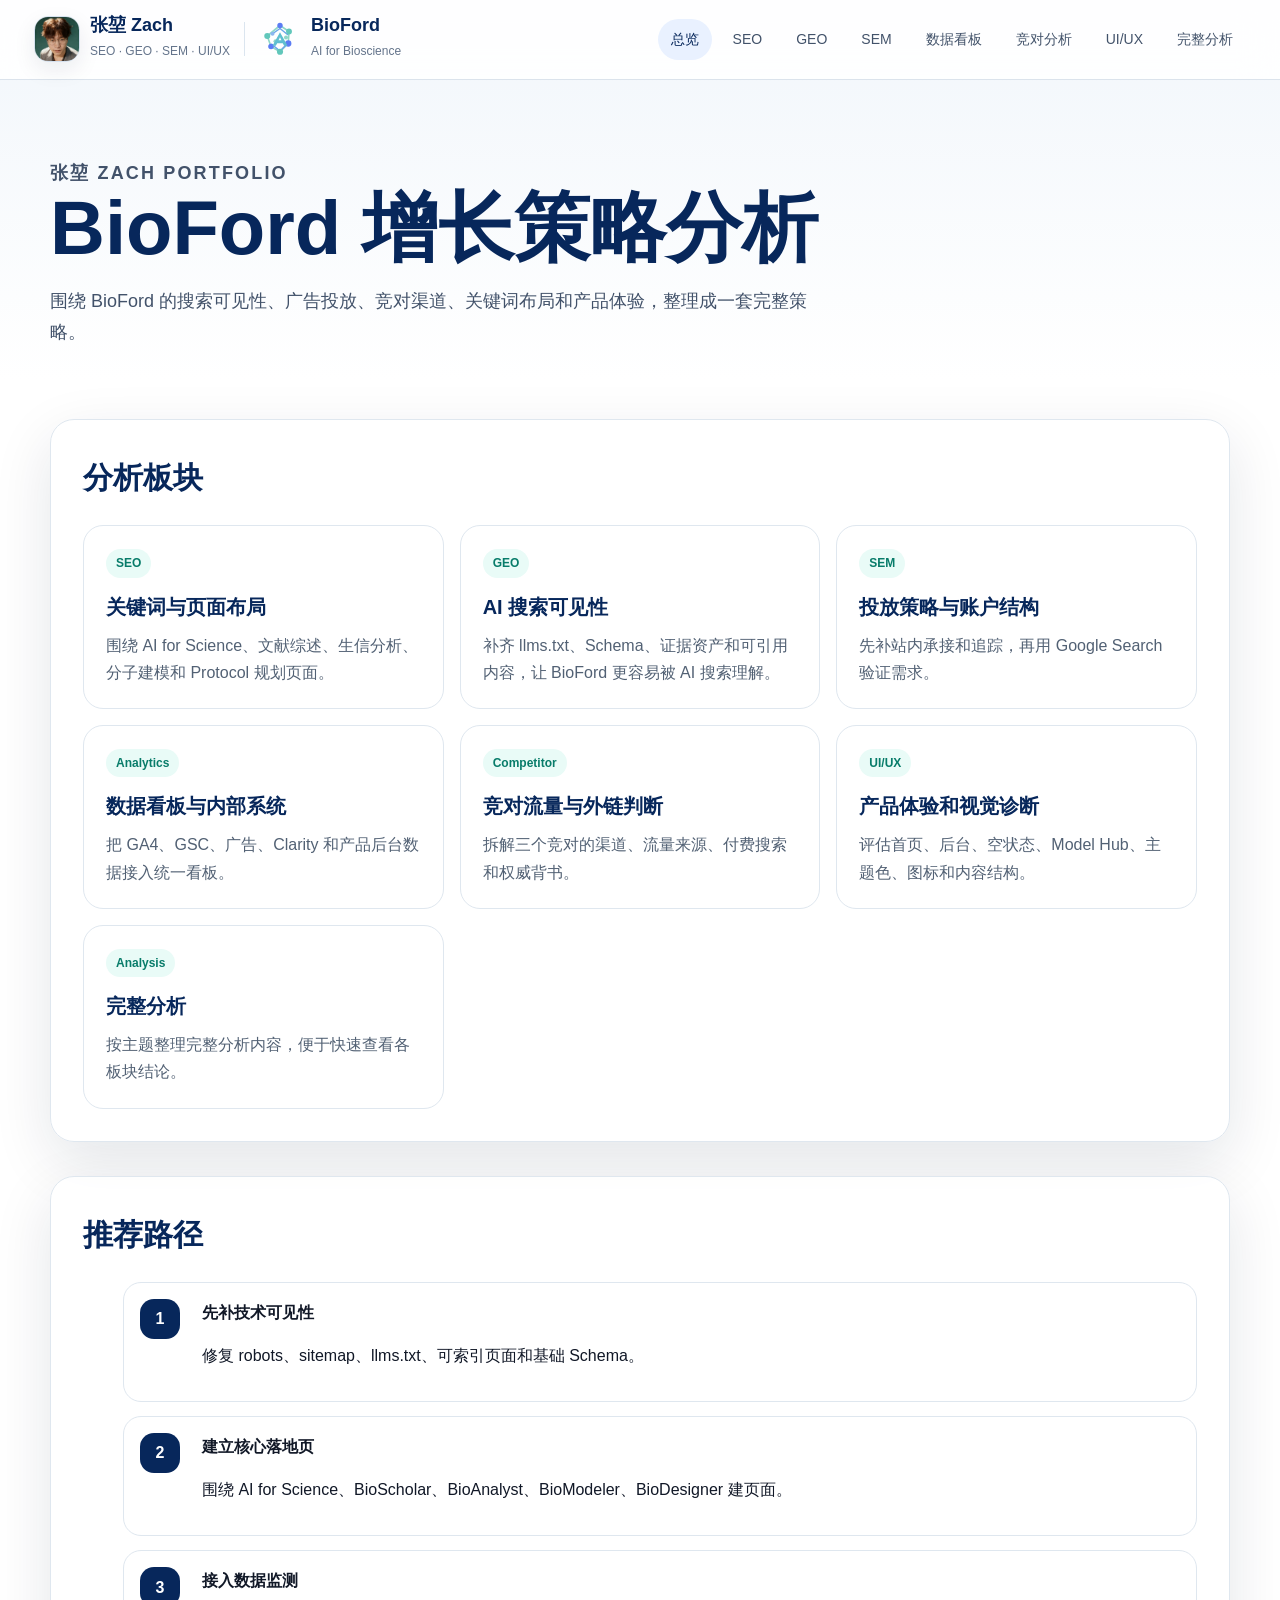
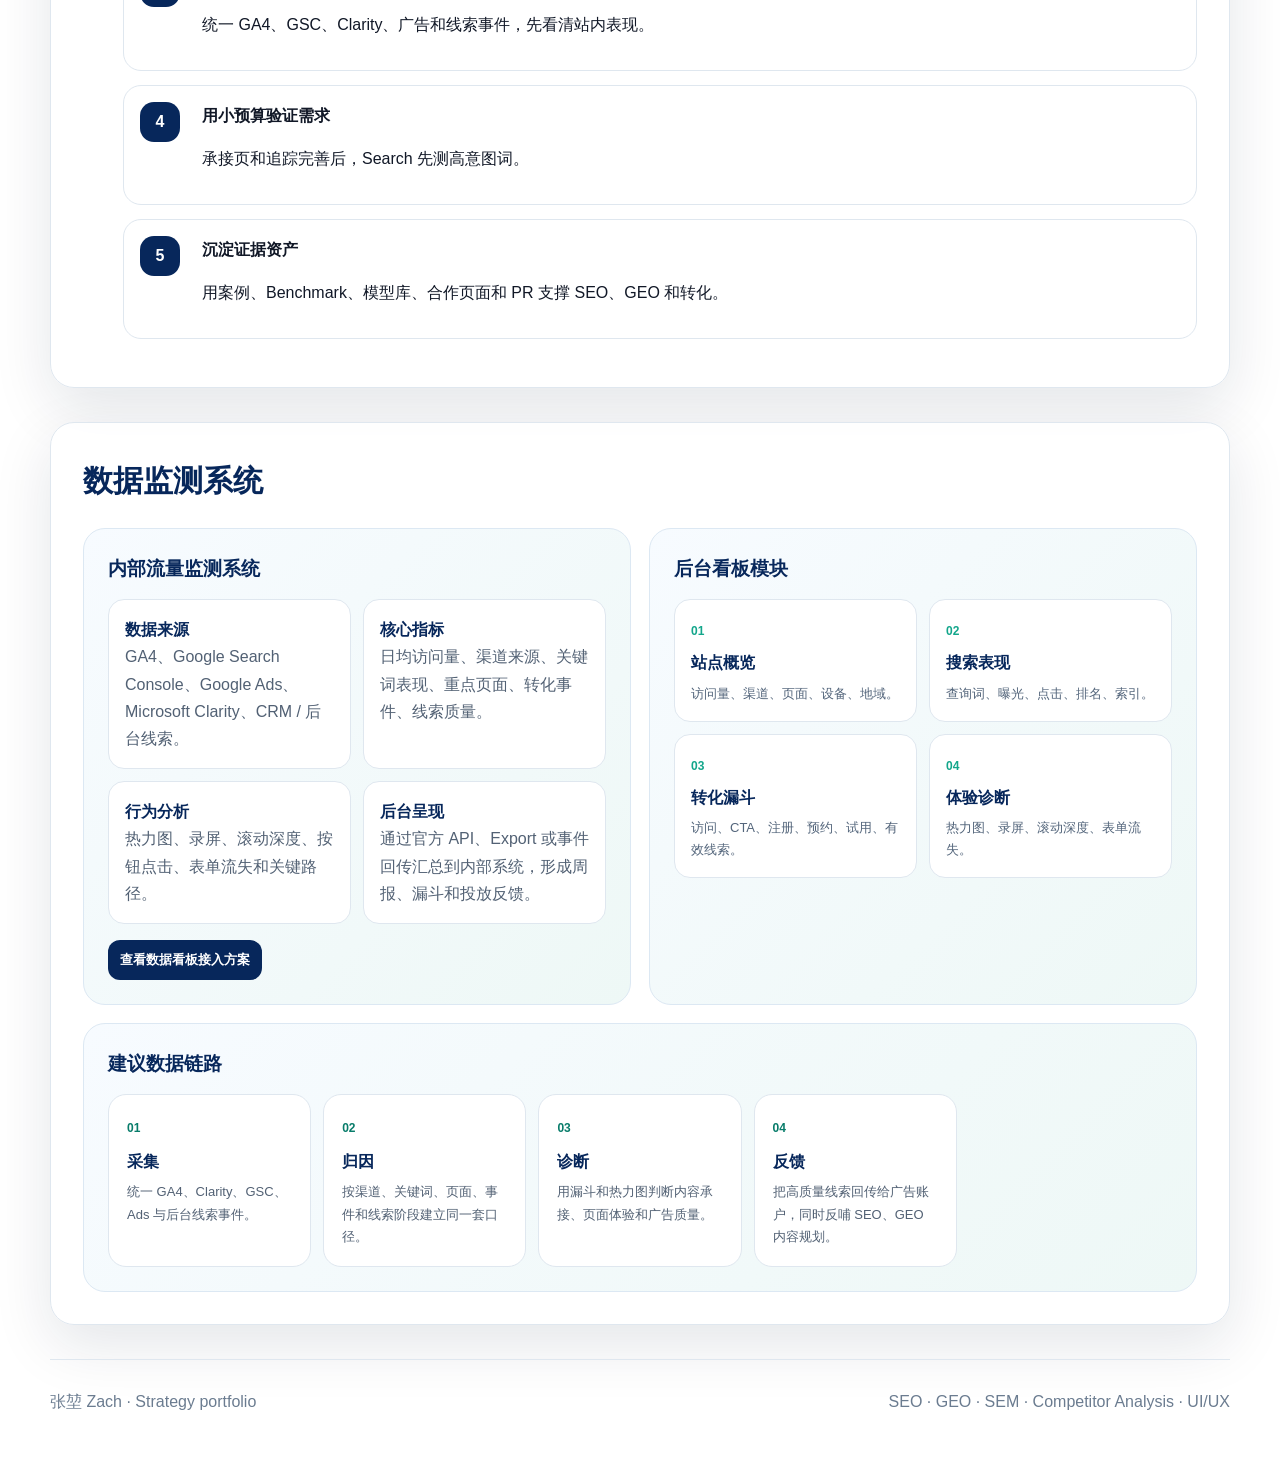
==== index.html @ 55c111a7 "Publish BioFord strategy site" ====
<!doctype html>
<html lang="zh-CN">
<head>
  <meta charset="utf-8">
  <meta name="viewport" content="width=device-width, initial-scale=1">
  <title>BioFord 增长策略分析 | BioFord 增长策略</title>
  <meta name="description" content="围绕 BioFord 的搜索可见性、广告投放、竞对渠道、关键词布局和产品体验，整理成一套完整策略。">
  <link rel="icon" href="assets/favicon.svg" type="image/svg+xml">
  <link rel="stylesheet" href="assets/styles.css">
</head>
<body>
  <header class="site-header">
    <a class="brand" href="index.html" aria-label="返回总览">
      <span class="brand-person">
        <span class="brand-mark"><img src="assets/zach-avatar.jpg" alt="张堃 Zach"></span>
        <span><strong>张堃 Zach</strong><small>SEO · GEO · SEM · UI/UX</small></span>
      </span>
      <span class="brand-divider"></span>
      <span class="company-lockup">
        <svg class="company-mark" viewBox="0 0 56 56" aria-hidden="true">
  <g fill="none" stroke-linecap="round" stroke-linejoin="round">
    <path d="M28 10 40 18 39 34 28 45 16 38 11 24z" stroke="#8fd7c8" stroke-width="2.2"/>
    <path d="M18 21 28 14 38 22M17 35l11 9 12-12" stroke="#6aa6e8" stroke-width="2"/>
  </g>
  <circle cx="28" cy="10" r="3.6" fill="#5b7cf4"/>
  <circle cx="40" cy="18" r="3.9" fill="#61c7bb"/>
  <circle cx="39" cy="34" r="4.2" fill="#5b7cf4"/>
  <circle cx="28" cy="45" r="4.1" fill="#61c7bb"/>
  <circle cx="16" cy="38" r="3.7" fill="#5b7cf4"/>
  <circle cx="11" cy="24" r="4" fill="#61c7bb"/>
  <circle cx="18" cy="21" r="2.7" fill="#8bb7ef"/>
  <circle cx="36" cy="26" r="2.7" fill="#8fd7c8"/>
  <circle cx="22" cy="31" r="2.7" fill="#8fd7c8"/>
  <path d="M28 19 38 37H33.4l-1.7-3.5h-7.5L22.5 37H18z" fill="#5fbfd0"/>
  <path d="M26.1 29.7h3.8L28 25.5z" fill="#ffffff"/>
</svg>
        <span><strong>BioFord</strong><small>AI for Bioscience</small></span>
      </span>
    </a>
    <nav class="nav"><a class="active" href="index.html">总览</a>
<a class="" href="seo.html">SEO</a>
<a class="" href="geo.html">GEO</a>
<a class="" href="sem.html">SEM</a>
<a class="" href="analytics.html">数据看板</a>
<a class="" href="competitors.html">竞对分析</a>
<a class="" href="uiux.html">UI/UX</a>
<a class="" href="documents.html">完整分析</a></nav>
  </header>
  <main>
    <section class="page-hero">
      <p class="kicker">张堃 Zach Portfolio</p>
      <h1>BioFord 增长策略分析</h1>
      <p>围绕 BioFord 的搜索可见性、广告投放、竞对渠道、关键词布局和产品体验，整理成一套完整策略。</p>
    </section>
    <section class="content-section "><div class="section-head"><h2>分析板块</h2></div><div class="card-grid three"><a class="feature-card" href="seo.html">
  <span class="chip">SEO</span>
  <h3>关键词与页面布局</h3>
  <p>围绕 AI for Science、文献综述、生信分析、分子建模和 Protocol 规划页面。</p>
</a>
<a class="feature-card" href="geo.html">
  <span class="chip">GEO</span>
  <h3>AI 搜索可见性</h3>
  <p>补齐 llms.txt、Schema、证据资产和可引用内容，让 BioFord 更容易被 AI 搜索理解。</p>
</a>
<a class="feature-card" href="sem.html">
  <span class="chip">SEM</span>
  <h3>投放策略与账户结构</h3>
  <p>先补站内承接和追踪，再用 Google Search 验证需求。</p>
</a>
<a class="feature-card" href="analytics.html">
  <span class="chip">Analytics</span>
  <h3>数据看板与内部系统</h3>
  <p>把 GA4、GSC、广告、Clarity 和产品后台数据接入统一看板。</p>
</a>
<a class="feature-card" href="competitors.html">
  <span class="chip">Competitor</span>
  <h3>竞对流量与外链判断</h3>
  <p>拆解三个竞对的渠道、流量来源、付费搜索和权威背书。</p>
</a>
<a class="feature-card" href="uiux.html">
  <span class="chip">UI/UX</span>
  <h3>产品体验和视觉诊断</h3>
  <p>评估首页、后台、空状态、Model Hub、主题色、图标和内容结构。</p>
</a>
<a class="feature-card" href="documents.html">
  <span class="chip">Analysis</span>
  <h3>完整分析</h3>
  <p>按主题整理完整分析内容，便于快速查看各板块结论。</p>
</a></div></section><section class="content-section "><div class="section-head"><h2>推荐路径</h2></div><ol class="roadmap"><li><div><b>先补技术可见性</b><p>修复 robots、sitemap、llms.txt、可索引页面和基础 Schema。</p></div></li><li><div><b>建立核心落地页</b><p>围绕 AI for Science、BioScholar、BioAnalyst、BioModeler、BioDesigner 建页面。</p></div></li><li><div><b>接入数据监测</b><p>统一 GA4、GSC、Clarity、广告和线索事件，先看清站内表现。</p></div></li><li><div><b>用小预算验证需求</b><p>承接页和追踪完善后，Search 先测高意图词。</p></div></li><li><div><b>沉淀证据资产</b><p>用案例、Benchmark、模型库、合作页面和 PR 支撑 SEO、GEO 和转化。</p></div></li></ol></section><section class="content-section "><div class="section-head"><h2>数据监测系统</h2></div>
<div class="visual-panel">
  <div class="panel">
    <h3>内部流量监测系统</h3>
    <div class="mini-list">
      <div><b>数据来源</b><p>GA4、Google Search Console、Google Ads、Microsoft Clarity、CRM / 后台线索。</p></div>
      <div><b>核心指标</b><p>日均访问量、渠道来源、关键词表现、重点页面、转化事件、线索质量。</p></div>
      <div><b>行为分析</b><p>热力图、录屏、滚动深度、按钮点击、表单流失和关键路径。</p></div>
      <div><b>后台呈现</b><p>通过官方 API、Export 或事件回传汇总到内部系统，形成周报、漏斗和投放反馈。</p></div>
    </div>
    <p class="panel-action"><a href="analytics.html">查看数据看板接入方案</a></p>
  </div>
  <div class="panel">
    <h3>后台看板模块</h3>
    <div class="metric-grid">
      <div><span>01</span><b>站点概览</b><p>访问量、渠道、页面、设备、地域。</p></div>
      <div><span>02</span><b>搜索表现</b><p>查询词、曝光、点击、排名、索引。</p></div>
      <div><span>03</span><b>转化漏斗</b><p>访问、CTA、注册、预约、试用、有效线索。</p></div>
      <div><span>04</span><b>体验诊断</b><p>热力图、录屏、滚动深度、表单流失。</p></div>
    </div>
  </div>
  <div class="panel wide-panel">
    <h3>建议数据链路</h3>
    <ol class="system-flow">
      <li><b>采集</b><p>统一 GA4、Clarity、GSC、Ads 与后台线索事件。</p></li>
      <li><b>归因</b><p>按渠道、关键词、页面、事件和线索阶段建立同一套口径。</p></li>
      <li><b>诊断</b><p>用漏斗和热力图判断内容承接、页面体验和广告质量。</p></li>
      <li><b>反馈</b><p>把高质量线索回传给广告账户，同时反哺 SEO、GEO 内容规划。</p></li>
    </ol>
  </div>
</div>
</section>
  </main>
  <footer class="site-footer">
    <span>张堃 Zach · Strategy portfolio</span>
    <span>SEO · GEO · SEM · Competitor Analysis · UI/UX</span>
  </footer>
  <script src="assets/app.js"></script>
</body>
</html>
---- assets/styles.css ----
:root {
  --ink:#111827;
  --muted:#64748b;
  --line:#dfe7ef;
  --paper:#ffffff;
  --soft:#f5f8fb;
  --blue:#07275b;
  --blue-2:#1457d9;
  --green:#11a38a;
  --cyan:#e9fbf7;
  --amber:#f3a533;
  --shadow:0 20px 60px rgba(8, 26, 55, .11);
}
* { box-sizing:border-box; }
html, body { max-width:100%; }
body { margin:0; color:var(--ink); background:linear-gradient(180deg,#f1f6fb 0,#ffffff 380px); font-family:-apple-system,BlinkMacSystemFont,"Segoe UI","PingFang SC","Hiragino Sans GB","Microsoft YaHei",Arial,sans-serif; line-height:1.7; }
a { color:inherit; text-decoration:none; }
.site-header { position:sticky; top:0; z-index:20; display:flex; align-items:center; justify-content:space-between; gap:24px; padding:16px 34px; background:rgba(255,255,255,.88); backdrop-filter:blur(18px); border-bottom:1px solid rgba(210,221,232,.8); }
.brand { display:flex; align-items:center; gap:14px; min-width:430px; }
.brand-person, .company-lockup { display:flex; align-items:center; gap:10px; }
.brand-divider { width:1px; height:34px; background:#dbe5ef; }
.brand-mark { display:block; width:46px; height:46px; border-radius:14px; overflow:hidden; background:#fff; border:1px solid #d5e1ee; box-shadow:0 8px 22px rgba(8, 26, 55, .08); flex:0 0 auto; }
.brand-mark img { display:block; width:100%; height:100%; object-fit:cover; }
.company-mark { width:42px; height:42px; flex:0 0 auto; }
.brand strong { display:block; color:var(--blue); font-size:18px; line-height:1.1; }
.brand small { color:var(--muted); font-size:12px; }
.nav { display:flex; gap:8px; flex-wrap:wrap; justify-content:flex-end; }
.nav a { padding:9px 13px; border-radius:999px; color:#42526a; font-size:14px; }
.nav a:hover, .nav a.active { background:#e9f1ff; color:var(--blue); }
main { width:min(1180px, calc(100% - 42px)); margin:0 auto; }
.page-hero { padding:78px 0 38px; }
.kicker, .eyebrow { text-transform:uppercase; letter-spacing:.12em; color:var(--green); font-size:12px; font-weight:800; margin:0 0 14px; }
.page-hero h1 { font-size:clamp(38px, 6vw, 76px); line-height:1.02; margin:0 0 20px; color:var(--blue); max-width:980px; }
.page-hero p { max-width:780px; font-size:18px; color:#42526a; margin:0; }
.content-section { margin:34px 0; padding:32px; border:1px solid var(--line); border-radius:24px; background:rgba(255,255,255,.9); box-shadow:var(--shadow); }
.section-head { display:flex; align-items:flex-end; justify-content:space-between; gap:20px; margin-bottom:22px; }
.section-head h2 { font-size:30px; margin:0; color:var(--blue); }
.section-head p { margin:0; color:var(--muted); max-width:640px; }
.stat-grid { display:grid; grid-template-columns:repeat(4,1fr); gap:14px; }
.stat-card, .feature-card, .insight-card { border:1px solid var(--line); border-radius:20px; background:#fff; padding:22px; }
.stat-card span { color:var(--muted); font-size:13px; }
.stat-card strong { display:block; color:var(--blue); font-size:32px; line-height:1.1; margin:8px 0; }
.stat-card p, .feature-card p, .insight-card p { color:#526174; margin:0; }
.card-grid { display:grid; gap:16px; }
.card-grid.three { grid-template-columns:repeat(3,1fr); }
.card-grid.two { grid-template-columns:repeat(2,1fr); }
.feature-card { transition:transform .18s ease, border-color .18s ease; }
.feature-card:hover { transform:translateY(-3px); border-color:#b9c9e8; }
.feature-card h3 { margin:12px 0 8px; color:var(--blue); font-size:20px; }
.chip { display:inline-flex; width:max-content; padding:4px 10px; border-radius:999px; background:var(--cyan); color:#087c6a; font-size:12px; font-weight:700; }
.visual-panel { display:grid; grid-template-columns:1fr 1fr; gap:18px; align-items:stretch; }
.panel { border-radius:22px; padding:24px; background:linear-gradient(135deg,#f7fbff,#eef8f6); border:1px solid #dce8f3; }
.wide-panel { grid-column:1 / -1; }
.panel h3 { margin:0 0 14px; color:var(--blue); }
.bars { display:grid; gap:13px; }
.bar-row { display:grid; grid-template-columns:160px 1fr 56px; gap:12px; align-items:center; font-size:14px; color:#40516a; }
.bar-track { height:12px; border-radius:999px; background:#e5ecf4; overflow:hidden; }
.bar-track i { display:block; height:100%; border-radius:999px; }
.stack-chart { display:grid; gap:16px; }
.stack-row { display:grid; grid-template-columns:90px 1fr; gap:12px; align-items:center; }
.stack { height:22px; border-radius:999px; display:flex; overflow:hidden; background:#e7edf5; }
.stack span { display:block; height:100%; }
.legend { display:flex; flex-wrap:wrap; gap:10px 16px; margin-top:6px; color:#53657b; font-size:13px; }
.legend span { display:inline-flex; align-items:center; gap:6px; }
.legend i { display:inline-block; width:11px; height:11px; border-radius:3px; }
.roadmap { display:grid; gap:14px; counter-reset:item; }
.roadmap li { list-style:none; display:grid; grid-template-columns:48px 1fr; gap:14px; align-items:start; padding:16px; background:#fff; border:1px solid var(--line); border-radius:18px; }
.roadmap li::before { counter-increment:item; content:counter(item); display:grid; place-items:center; width:40px; height:40px; border-radius:14px; background:var(--blue); color:#fff; font-weight:800; }
.doc-shell { display:grid; grid-template-columns:260px minmax(0,1fr); gap:28px; align-items:start; padding:34px 0 70px; }
.toc { position:sticky; top:92px; padding:20px; border:1px solid var(--line); border-radius:20px; background:#fff; max-height:calc(100vh - 120px); overflow:auto; }
.toc h2 { margin:14px 0 10px; font-size:18px; color:var(--blue); }
.toc a { display:block; padding:7px 0; color:#526174; font-size:14px; border-bottom:1px solid #eef2f6; }
.toc .toc-level-3 { padding-left:14px; font-size:13px; }
.back-link { color:var(--blue)!important; font-weight:700; }
.article { min-width:0; padding:38px; background:#fff; border:1px solid var(--line); border-radius:24px; box-shadow:var(--shadow); }
.article h1 { color:var(--blue); font-size:38px; line-height:1.15; margin:0 0 18px; }
.article h2 { margin-top:42px; padding-top:20px; border-top:1px solid #edf2f7; color:var(--blue); font-size:28px; }
.article h3 { margin-top:28px; color:#17396d; font-size:21px; }
.article p { color:#34445a; }
.article ul, .article ol { padding-left:22px; color:#34445a; }
blockquote { margin:18px 0; padding:16px 20px; border-left:5px solid var(--green); background:#f0fbf8; color:#17396d; border-radius:10px; }
code { background:#f0f4f8; border:1px solid #d9e4ee; border-radius:6px; padding:2px 6px; font-family:ui-monospace,SFMono-Regular,Menlo,Consolas,monospace; font-size:.92em; }
pre { overflow:auto; padding:18px; background:#0d1b2f; color:#eef7ff; border-radius:16px; }
.table-wrap { overflow:auto; border:1px solid var(--line); border-radius:16px; margin:18px 0; }
table { border-collapse:collapse; width:100%; min-width:720px; font-size:14px; background:#fff; }
th, td { padding:12px 14px; border-bottom:1px solid #e7edf4; text-align:left; vertical-align:top; }
th { background:#f5f8fc; color:var(--blue); font-weight:800; }
tr:last-child td { border-bottom:0; }
.doc-image { margin:24px 0; padding:12px; border:1px solid var(--line); border-radius:18px; background:#fbfdff; }
.doc-image img { display:block; width:100%; border-radius:12px; }
.doc-image figcaption { text-align:center; color:var(--muted); font-size:13px; margin-top:8px; }
.image-grid { display:grid; grid-template-columns:repeat(2,1fr); gap:18px; }
.image-grid figure { margin:0; }
.design-system-board { padding:12px; border-radius:26px; border:1px solid #d8e5f1; background:#fff; }
.design-system-board > img { display:block; width:100%; border-radius:18px; box-shadow:0 18px 46px rgba(15, 37, 68, .10); }
.ds-header { display:flex; justify-content:space-between; align-items:flex-start; gap:24px; margin-bottom:24px; }
.ds-header h3 { margin:0 0 8px; font-size:30px; color:var(--blue); }
.ds-header p { margin:0; color:#5b6b82; max-width:680px; }
.ds-badge { padding:8px 12px; border-radius:999px; background:#e9fbf7; color:#087c6a; font-weight:800; font-size:12px; white-space:nowrap; }
.ds-grid { display:grid; grid-template-columns:1.15fr .85fr; gap:18px; align-items:start; }
.ds-card { border:1px solid #dce6f0; border-radius:22px; background:#fff; padding:22px; box-shadow:0 14px 36px rgba(9,35,77,.08); }
.ds-card h4 { margin:0 0 16px; color:var(--blue); font-size:20px; }
.ds-card small { color:var(--muted); }
.token-grid { display:grid; grid-template-columns:repeat(3,1fr); gap:12px; }
.token { min-height:132px; border-radius:18px; overflow:hidden; border:1px solid #dce6f0; background:#fff; }
.token i { display:block; height:70px; }
.token div { padding:10px 12px; }
.token b { display:block; color:#13243a; font-size:14px; }
.token code { margin-top:3px; display:inline-block; }
.type-scale { display:grid; gap:14px; }
.type-item { display:grid; grid-template-columns:110px 1fr 92px; gap:14px; align-items:baseline; padding-bottom:12px; border-bottom:1px solid #edf2f7; }
.type-item:last-child { border-bottom:0; }
.type-item span { color:#65758b; font-size:13px; }
.type-item b { color:var(--blue); line-height:1.1; }
.type-item em { color:#66768c; font-style:normal; font-size:13px; text-align:right; }
.icon-board { display:grid; grid-template-columns:repeat(6,1fr); gap:10px; }
.icon-cell { display:grid; place-items:center; gap:8px; min-height:92px; border-radius:18px; background:#f7fbff; border:1px solid #dce6f0; color:var(--blue); font-size:12px; }
.icon-cell svg, .component-icon svg { width:26px; height:26px; fill:none; stroke:currentColor; stroke-width:2.2; stroke-linecap:round; stroke-linejoin:round; }
.spacing-board { display:grid; gap:10px; }
.spacing-row { display:grid; grid-template-columns:50px 1fr 70px; gap:12px; align-items:center; color:#526174; font-size:13px; }
.spacing-track { height:12px; background:#e8eef5; border-radius:999px; overflow:hidden; }
.spacing-track span { display:block; height:100%; border-radius:999px; background:var(--green); }
.component-showcase { display:grid; grid-template-columns:1fr 1fr; gap:14px; }
.component-card { border:1px solid #dce6f0; border-radius:20px; background:#fff; padding:18px; }
.button-row { display:flex; flex-wrap:wrap; gap:10px; margin-bottom:14px; }
.btn-demo { display:inline-flex; align-items:center; justify-content:center; min-height:44px; padding:0 18px; border-radius:12px; font-weight:800; border:1px solid transparent; }
.btn-demo.primary { background:var(--blue); color:#fff; }
.btn-demo.secondary { border-color:#bed0e2; color:var(--blue); background:#fff; }
.btn-demo.ghost { background:#eef6ff; color:var(--blue); }
.input-demo { display:flex; align-items:center; gap:10px; height:48px; padding:0 14px; border:1px solid #d5e1ee; border-radius:14px; color:#7a8aa0; background:#fbfdff; }
.task-demo { display:grid; grid-template-columns:52px 1fr; gap:14px; padding:16px; border:1px solid #dce6f0; border-radius:18px; background:#f8fbff; }
.component-icon { display:grid; place-items:center; width:52px; height:52px; border-radius:16px; background:#e9f4ff; color:var(--blue); }
.task-demo h5 { margin:0 0 4px; color:var(--blue); font-size:16px; }
.task-demo p { margin:0 0 10px; color:#607086; font-size:13px; }
.chip-row { display:flex; gap:8px; flex-wrap:wrap; }
.tag-demo { padding:4px 9px; border-radius:999px; background:#e9fbf7; color:#087c6a; font-size:12px; font-weight:800; }
.empty-demo { text-align:center; padding:22px; border:1px dashed #bfd0e2; border-radius:18px; background:#fbfdff; }
.empty-demo .empty-icon { width:54px; height:54px; margin:0 auto 10px; border-radius:18px; background:#eef6ff; display:grid; place-items:center; color:var(--blue); }
.empty-demo b { display:block; color:var(--blue); }
.empty-demo p { margin:6px auto 14px; max-width:280px; color:#607086; font-size:13px; }
.table-demo { width:100%; min-width:0; font-size:13px; }
.table-demo th, .table-demo td { padding:9px 10px; }
.ds-web-board { padding:24px; background:#f8fafc; border-color:#d9e4ee; }
.ds-board-header { display:flex; justify-content:space-between; align-items:flex-start; gap:20px; padding:8px 4px 20px; }
.ds-title-lockup { display:flex; align-items:center; gap:14px; }
.ds-logo { width:58px; height:58px; flex:0 0 auto; }
.ds-board-header h3 { margin:0; color:#06285b; font-size:32px; line-height:1.1; }
.ds-board-header p { margin:6px 0 0; color:#64748b; font-size:14px; }
.ds-principle { padding:10px 16px; border-radius:14px; background:#e6f7f4; color:#087c6a; font-weight:800; white-space:nowrap; }
.ds-layout { display:grid; grid-template-columns:1fr 1fr; gap:16px; }
.ds-panel { border:1px solid #d9e4ee; border-radius:18px; background:#fff; padding:18px; box-shadow:0 10px 28px rgba(15, 37, 68, .06); }
.ds-panel-wide { min-height:250px; }
.ds-panel-components { grid-column:1 / -1; }
.ds-panel-table { grid-column:1 / 2; }
.ds-panel-radius { grid-column:2 / 3; }
.ds-panel-title { display:flex; align-items:center; gap:10px; margin-bottom:14px; }
.ds-panel-title span { color:#06285b; font-weight:900; }
.ds-panel-title h4 { margin:0; color:#06285b; font-size:18px; }
.token-palette { display:grid; grid-template-columns:repeat(3, minmax(0, 1fr)); gap:14px; }
.token-card { display:grid; gap:6px; min-width:0; }
.token-card i { display:block; height:70px; border-radius:10px; border:1px solid rgba(6, 40, 91, .12); box-shadow:inset 0 0 0 1px rgba(255,255,255,.25); }
.token-card b { color:#10233f; font-size:13px; }
.token-card code { width:max-content; max-width:100%; color:#06285b; background:#eef4fb; border-color:#d8e3ee; }
.token-card p { margin:0; color:#53657b; font-size:12px; line-height:1.55; }
.semantic-strip { display:flex; flex-wrap:wrap; gap:16px; margin-top:18px; padding-top:14px; border-top:1px solid #e6edf4; color:#53657b; font-size:13px; }
.semantic-strip span { display:inline-flex; align-items:center; gap:8px; }
.semantic-strip i { width:12px; height:12px; border-radius:50%; }
.typography-table { display:grid; gap:0; }
.typography-table > div { display:grid; grid-template-columns:80px minmax(160px, 1fr) 90px 132px; align-items:center; gap:14px; padding:12px 0; border-bottom:1px solid #e6edf4; }
.typography-table > div:last-child { border-bottom:0; }
.typography-table small, .typography-table span { color:#64748b; }
.typography-table strong { color:#06285b; line-height:1.1; }
.typography-table em { color:#42526a; font-style:normal; font-size:13px; }
.type-display { font-size:34px; }
.type-h1 { font-size:26px; }
.type-h2 { font-size:20px; }
.type-body { font-size:15px; color:#34445a!important; }
.type-caption { font-size:13px; color:#64748b!important; }
.ds-note { margin:-6px 0 14px; color:#64748b; font-size:13px; }
.component-preview { display:grid; grid-template-columns:1fr 1.25fr 1.25fr 1.25fr; border:1px solid #e1e9f2; border-radius:16px; overflow:hidden; }
.component-preview > div { padding:18px; border-right:1px solid #e1e9f2; min-width:0; }
.component-preview > div:last-child { border-right:0; }
.component-preview h5 { margin:0 0 12px; color:#06285b; font-size:14px; }
.component-preview p { margin:12px 0 0; color:#64748b; font-size:12px; }
.tag-blue { background:#e9f2ff; color:#0b63ce; }
.radius-grid { display:grid; grid-template-columns:repeat(5, 1fr); gap:14px; text-align:center; color:#53657b; }
.radius-grid span { display:block; width:58px; height:58px; margin:0 auto; border:1px solid #cfddea; background:#f8fafc; box-shadow:inset 0 0 0 1px #fff; }
.radius-grid b { display:block; color:#06285b; }
.radius-grid em { font-style:normal; font-size:12px; }
.panel p { color:#526174; margin:0 0 12px; }
.panel p:last-child { margin-bottom:0; }
.panel-note { padding:12px 14px; border:1px solid #d9e7f2; border-radius:14px; background:#fff; color:#36506d!important; }
.panel-action { margin-top:16px!important; }
.panel-action a { display:inline-flex; padding:9px 12px; border-radius:12px; background:var(--blue); color:#fff; font-weight:800; font-size:13px; }
.api-grid { display:grid; grid-template-columns:repeat(3,1fr); gap:16px; }
.api-card { padding:22px; border:1px solid var(--line); border-radius:20px; background:#fff; box-shadow:0 14px 34px rgba(8,26,55,.06); }
.api-card span { display:inline-flex; padding:5px 10px; border-radius:999px; background:#e9fbf7; color:#087c6a; font-size:12px; font-weight:800; }
.api-card h3 { margin:14px 0 8px; color:var(--blue); font-size:21px; }
.api-card p { margin:0 0 16px; color:#526174; }
.api-card b { display:block; color:#17396d; font-size:13px; }
.metric-grid { display:grid; grid-template-columns:repeat(2,1fr); gap:12px; }
.metric-grid div { padding:16px; border:1px solid var(--line); border-radius:16px; background:#fff; }
.metric-grid span { color:#13a68b; font-weight:900; font-size:12px; }
.metric-grid b { display:block; margin:6px 0; color:var(--blue); }
.metric-grid p { color:#53657b; font-size:13px; margin:0; }
.system-flow { display:grid; grid-template-columns:repeat(5,1fr); gap:12px; margin:0; padding:0; counter-reset:flow; }
.system-flow li { list-style:none; padding:18px; border:1px solid var(--line); border-radius:18px; background:#fff; min-height:150px; }
.system-flow li::before { counter-increment:flow; content:counter(flow, decimal-leading-zero); display:inline-flex; margin-bottom:10px; color:#087c6a; font-size:12px; font-weight:900; }
.system-flow b { display:block; color:var(--blue); margin-bottom:6px; }
.system-flow p { margin:0; color:#526174; font-size:13px; }
.dashboard-shell { display:grid; grid-template-columns:210px 1fr; min-height:500px; border:1px solid #d8e5f1; border-radius:24px; overflow:hidden; background:#fff; box-shadow:var(--shadow); }
.dashboard-shell aside { padding:24px; background:#06285b; color:#fff; display:grid; align-content:start; gap:12px; }
.dashboard-shell aside b { margin-bottom:14px; font-size:18px; }
.dashboard-shell aside span { padding:9px 12px; border-radius:12px; background:rgba(255,255,255,.08); color:#dcecff; }
.dashboard-main { padding:24px; background:#f7fafc; }
.dashboard-kpis { display:grid; grid-template-columns:repeat(4,1fr); gap:12px; margin-bottom:16px; }
.dashboard-kpis article { padding:16px; border:1px solid #dce6f0; border-radius:18px; background:#fff; }
.dashboard-kpis span { color:#64748b; font-size:12px; }
.dashboard-kpis b { display:block; color:#06285b; font-size:28px; line-height:1.1; margin:8px 0; }
.dashboard-kpis em { color:#087c6a; font-style:normal; font-weight:800; font-size:12px; }
.dashboard-panels { display:grid; grid-template-columns:1fr 1fr; gap:16px; }
.dashboard-panels section { padding:20px; border:1px solid #dce6f0; border-radius:20px; background:#fff; }
.dashboard-panels h3 { margin:0 0 16px; color:#06285b; }
.funnel-bars { display:grid; gap:11px; }
.funnel-bars p { margin:0; display:grid; grid-template-columns:1fr 120px; gap:12px; align-items:center; }
.funnel-bars span { display:block; height:18px; border-radius:999px; background:linear-gradient(90deg,#14b8a6,#0b63ce); }
.funnel-bars b { color:#42526a; font-size:13px; }
.page-score-list { display:grid; gap:10px; }
.page-score-list p { display:grid; gap:4px; margin:0; padding:12px; border-radius:14px; background:#f7fbff; border:1px solid #e2eaf3; }
.page-score-list b { color:#06285b; }
.page-score-list span { color:#53657b; font-size:13px; }
.mini-list { display:grid; grid-template-columns:repeat(2,1fr); gap:12px; }
.mini-list div { padding:16px; border-radius:16px; border:1px solid var(--line); background:#fff; }
.mini-list b { color:var(--blue); }
.doc-list { display:grid; gap:14px; }
.doc-list a { display:grid; grid-template-columns:1fr auto; gap:16px; padding:18px 20px; border:1px solid var(--line); border-radius:18px; background:#fff; }
.doc-list h3 { margin:0 0 6px; color:var(--blue); }
.doc-list p { margin:0; color:#53657b; }
.tree { font-family:ui-monospace,SFMono-Regular,Menlo,Consolas,monospace; background:#0d1b2f; color:#e7f1ff; border-radius:18px; padding:20px; overflow:auto; }
.site-footer { width:min(1180px, calc(100% - 42px)); margin:30px auto 0; padding:28px 0 42px; display:flex; justify-content:space-between; gap:18px; color:#6b7c90; border-top:1px solid #dfe7ef; }
@media (max-width: 920px) {
  .site-header { align-items:flex-start; flex-direction:column; }
  .nav { justify-content:flex-start; }
  .stat-grid, .card-grid.three, .card-grid.two, .visual-panel, .image-grid, .mini-list, .system-specs, .ds-grid, .component-showcase, .token-grid, .ds-layout, .api-grid, .dashboard-shell, .dashboard-kpis, .dashboard-panels, .metric-grid, .system-flow { grid-template-columns:1fr; }
  .wide-panel, .ds-panel-components, .ds-panel-table, .ds-panel-radius { grid-column:auto; }
  .token-palette { grid-template-columns:repeat(3, minmax(0, 1fr)); }
  .component-preview { grid-template-columns:1fr 1fr; }
  .component-preview > div { border-right:0; border-bottom:1px solid #e1e9f2; }
  .doc-shell { grid-template-columns:1fr; }
  .toc { position:relative; top:auto; max-height:none; }
  .article { padding:24px; }
}
@media (max-width: 640px) {
  body { overflow-x:hidden; }
  p, h1, h2, h3, h4, h5, li, td, th, span, small, b { overflow-wrap:anywhere; }
  .content-section, .design-system-board, .ds-card, .component-card, .article, .panel, .feature-card, .doc-list a, .ds-header > div { min-width:0; }
  main, .site-footer { width:min(100% - 24px, 1180px); }
  .site-header { padding:14px 16px; gap:14px; }
  .brand { min-width:0; }
  .brand { flex-wrap:wrap; }
  .brand-divider { display:none; }
  .company-lockup { width:100%; padding-left:56px; }
  .nav { width:100%; overflow-x:visible; flex-wrap:wrap; padding-bottom:0; }
  .nav a { flex:0 1 auto; }
  .page-hero { padding:58px 0 30px; }
  .page-hero h1 { font-size:30px; line-height:1.14; overflow-wrap:anywhere; }
  .page-hero p { font-size:16px; }
  .content-section { padding:20px; border-radius:20px; overflow:hidden; }
  .section-head h2 { font-size:24px; overflow-wrap:anywhere; }
  .design-system-board { padding:16px; border-radius:22px; }
  .ds-web-board { padding:14px; }
  .ds-board-header { flex-direction:column; }
  .ds-title-lockup { align-items:flex-start; }
  .ds-board-header h3 { font-size:24px; }
  .ds-principle { white-space:normal; }
  .token-palette, .component-preview, .radius-grid { grid-template-columns:1fr; }
  .typography-table > div { grid-template-columns:1fr; gap:6px; }
  .component-preview > div:last-child { border-bottom:0; }
  .ds-header { flex-direction:column; gap:14px; }
  .ds-header h3 { font-size:26px; line-height:1.2; overflow-wrap:anywhere; }
  .ds-badge { white-space:normal; }
  .ds-card { padding:16px; }
  .type-item { grid-template-columns:1fr; gap:6px; align-items:start; }
  .type-item em { text-align:left; }
  .icon-board { grid-template-columns:repeat(2,1fr); }
  .spacing-row { grid-template-columns:34px 1fr; }
  .spacing-row em { grid-column:2; }
  .btn-demo { flex:1 1 auto; }
  .input-demo span:last-child { overflow:hidden; text-overflow:ellipsis; white-space:nowrap; }
  .doc-list a { grid-template-columns:1fr; }
}
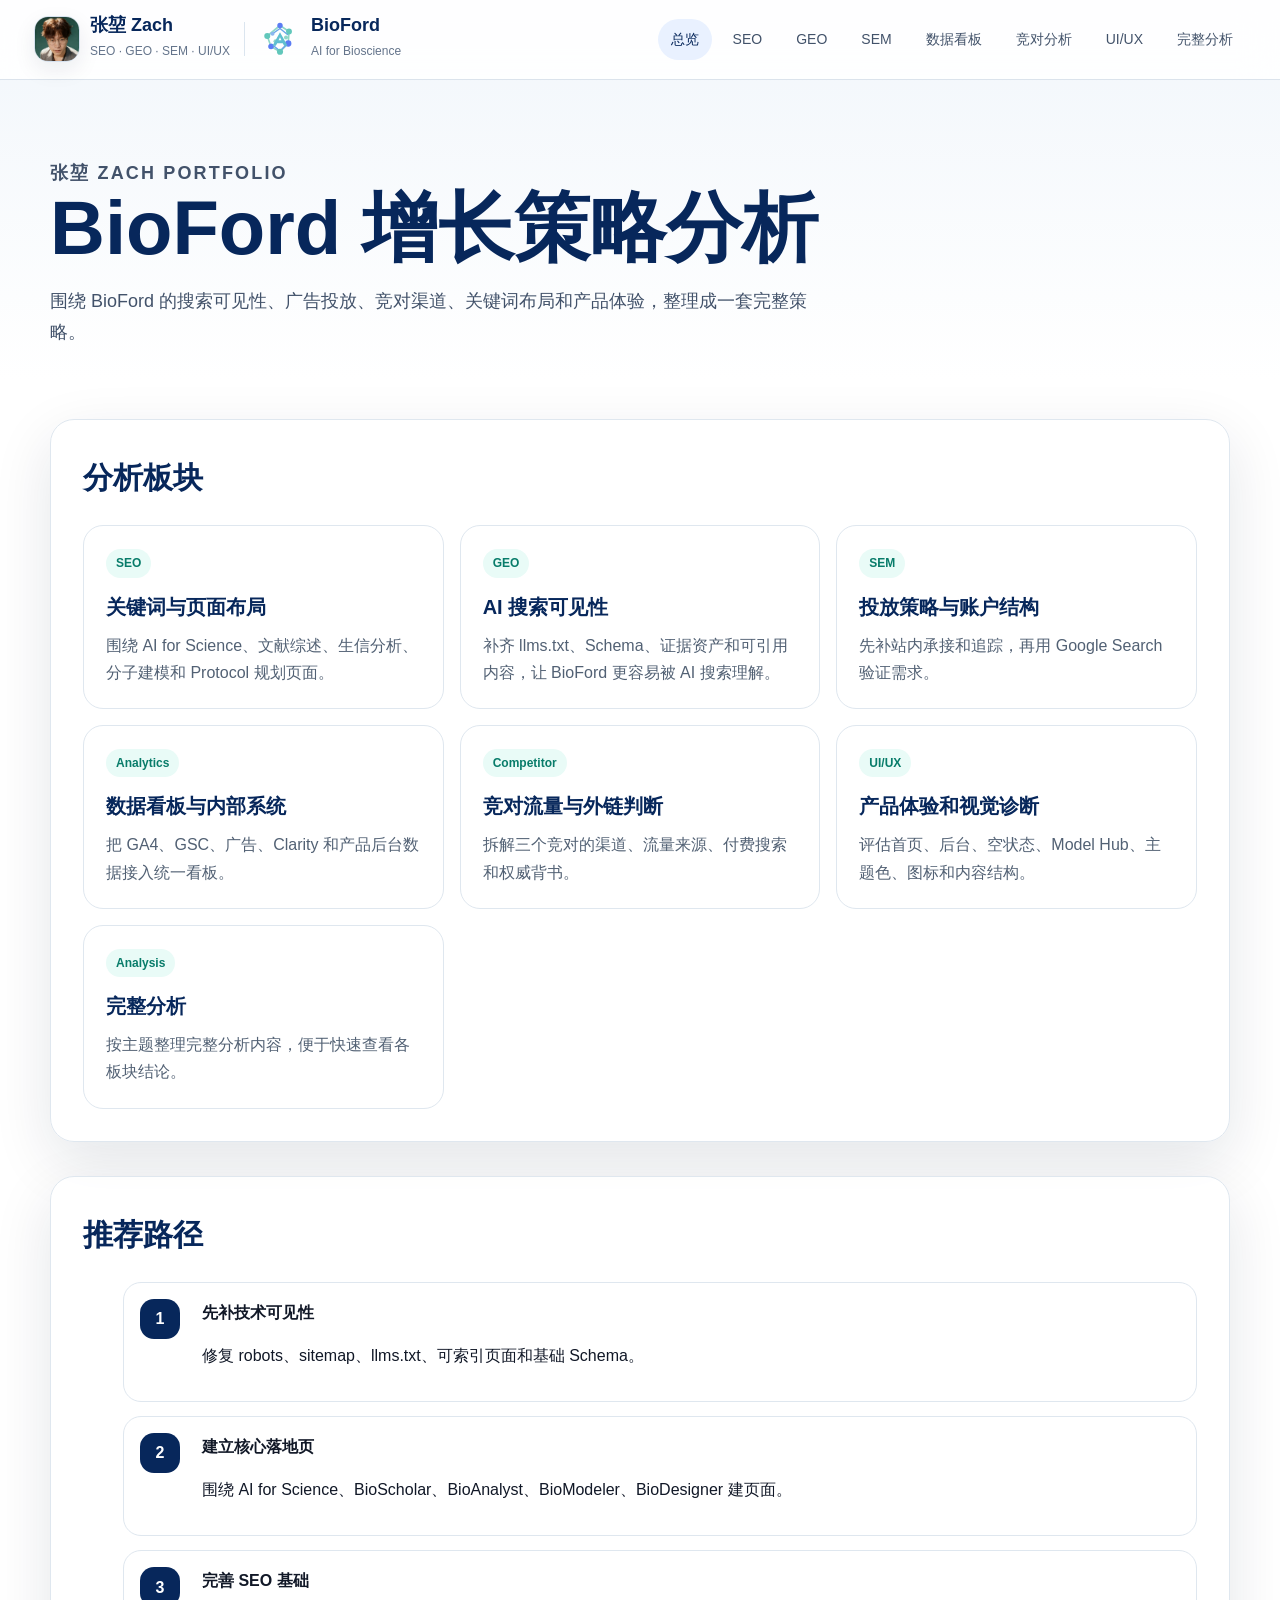
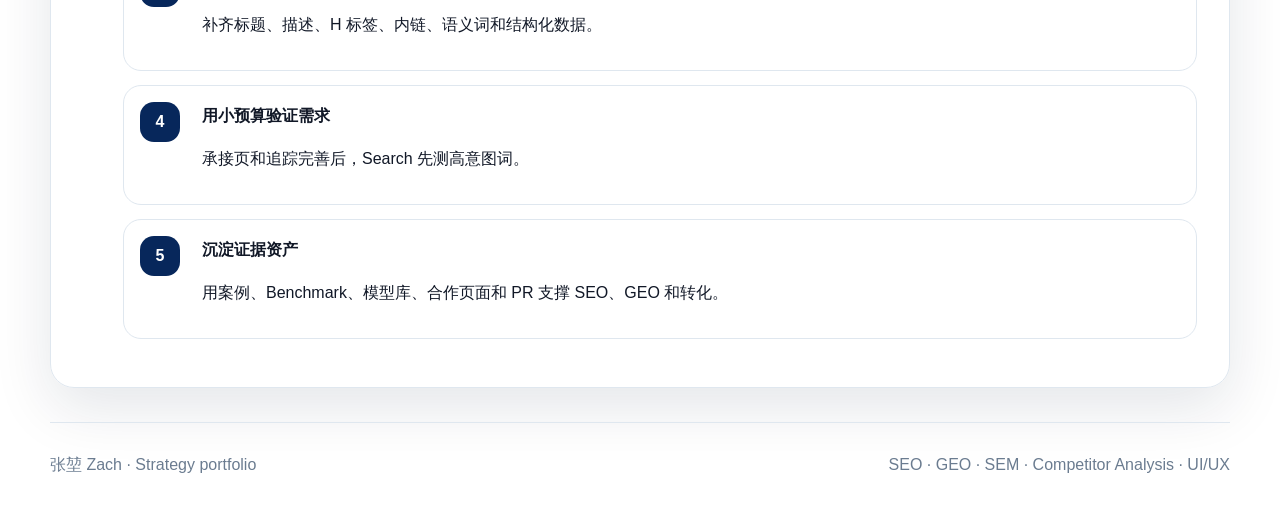
==== commit 47128c8c: "Expand SEO strategy and separate analytics content" ====
--- a/index.html
+++ b/index.html
@@ -86,38 +86,7 @@
   <span class="chip">Analysis</span>
   <h3>完整分析</h3>
   <p>按主题整理完整分析内容，便于快速查看各板块结论。</p>
-</a></div></section><section class="content-section "><div class="section-head"><h2>推荐路径</h2></div><ol class="roadmap"><li><div><b>先补技术可见性</b><p>修复 robots、sitemap、llms.txt、可索引页面和基础 Schema。</p></div></li><li><div><b>建立核心落地页</b><p>围绕 AI for Science、BioScholar、BioAnalyst、BioModeler、BioDesigner 建页面。</p></div></li><li><div><b>接入数据监测</b><p>统一 GA4、GSC、Clarity、广告和线索事件，先看清站内表现。</p></div></li><li><div><b>用小预算验证需求</b><p>承接页和追踪完善后，Search 先测高意图词。</p></div></li><li><div><b>沉淀证据资产</b><p>用案例、Benchmark、模型库、合作页面和 PR 支撑 SEO、GEO 和转化。</p></div></li></ol></section><section class="content-section "><div class="section-head"><h2>数据监测系统</h2></div>
-<div class="visual-panel">
-  <div class="panel">
-    <h3>内部流量监测系统</h3>
-    <div class="mini-list">
-      <div><b>数据来源</b><p>GA4、Google Search Console、Google Ads、Microsoft Clarity、CRM / 后台线索。</p></div>
-      <div><b>核心指标</b><p>日均访问量、渠道来源、关键词表现、重点页面、转化事件、线索质量。</p></div>
-      <div><b>行为分析</b><p>热力图、录屏、滚动深度、按钮点击、表单流失和关键路径。</p></div>
-      <div><b>后台呈现</b><p>通过官方 API、Export 或事件回传汇总到内部系统，形成周报、漏斗和投放反馈。</p></div>
-    </div>
-    <p class="panel-action"><a href="analytics.html">查看数据看板接入方案</a></p>
-  </div>
-  <div class="panel">
-    <h3>后台看板模块</h3>
-    <div class="metric-grid">
-      <div><span>01</span><b>站点概览</b><p>访问量、渠道、页面、设备、地域。</p></div>
-      <div><span>02</span><b>搜索表现</b><p>查询词、曝光、点击、排名、索引。</p></div>
-      <div><span>03</span><b>转化漏斗</b><p>访问、CTA、注册、预约、试用、有效线索。</p></div>
-      <div><span>04</span><b>体验诊断</b><p>热力图、录屏、滚动深度、表单流失。</p></div>
-    </div>
-  </div>
-  <div class="panel wide-panel">
-    <h3>建议数据链路</h3>
-    <ol class="system-flow">
-      <li><b>采集</b><p>统一 GA4、Clarity、GSC、Ads 与后台线索事件。</p></li>
-      <li><b>归因</b><p>按渠道、关键词、页面、事件和线索阶段建立同一套口径。</p></li>
-      <li><b>诊断</b><p>用漏斗和热力图判断内容承接、页面体验和广告质量。</p></li>
-      <li><b>反馈</b><p>把高质量线索回传给广告账户，同时反哺 SEO、GEO 内容规划。</p></li>
-    </ol>
-  </div>
-</div>
-</section>
+</a></div></section><section class="content-section "><div class="section-head"><h2>推荐路径</h2></div><ol class="roadmap"><li><div><b>先补技术可见性</b><p>修复 robots、sitemap、llms.txt、可索引页面和基础 Schema。</p></div></li><li><div><b>建立核心落地页</b><p>围绕 AI for Science、BioScholar、BioAnalyst、BioModeler、BioDesigner 建页面。</p></div></li><li><div><b>完善 SEO 基础</b><p>补齐标题、描述、H 标签、内链、语义词和结构化数据。</p></div></li><li><div><b>用小预算验证需求</b><p>承接页和追踪完善后，Search 先测高意图词。</p></div></li><li><div><b>沉淀证据资产</b><p>用案例、Benchmark、模型库、合作页面和 PR 支撑 SEO、GEO 和转化。</p></div></li></ol></section>
   </main>
   <footer class="site-footer">
     <span>张堃 Zach · Strategy portfolio</span>
--- a/assets/styles.css
+++ b/assets/styles.css
@@ -198,6 +198,27 @@
 .api-card h3 { margin:14px 0 8px; color:var(--blue); font-size:21px; }
 .api-card p { margin:0 0 16px; color:#526174; }
 .api-card b { display:block; color:#17396d; font-size:13px; }
+.seo-check-grid { display:grid; grid-template-columns:repeat(3,1fr); gap:12px; }
+.seo-check-grid div { padding:16px; border:1px solid var(--line); border-radius:16px; background:#fff; }
+.seo-check-grid b { display:block; color:var(--blue); margin-bottom:6px; }
+.seo-check-grid p { margin:0; color:#526174; font-size:13px; }
+.term-cluster { display:grid; gap:10px; }
+.term-cluster article { padding:14px 16px; border:1px solid var(--line); border-radius:16px; background:#fff; }
+.term-cluster b { display:block; color:var(--blue); margin-bottom:5px; }
+.term-cluster span { color:#53657b; font-size:13px; }
+.compact-list { display:grid; gap:10px; margin:0; padding-left:20px; color:#34445a; }
+.compact-list li { padding:10px 12px; border:1px solid var(--line); border-radius:14px; background:#fff; }
+.content-template { display:grid; grid-template-columns:repeat(5,1fr); gap:12px; }
+.content-template div { padding:16px; border:1px solid var(--line); border-radius:16px; background:#fff; }
+.content-template span { color:#087c6a; font-size:12px; font-weight:900; }
+.content-template b { display:block; color:var(--blue); margin:7px 0; }
+.content-template p { margin:0; color:#526174; font-size:13px; }
+.link-map { display:grid; gap:14px; padding:14px; border:1px solid var(--line); border-radius:18px; background:#fff; }
+.link-node { display:grid; place-items:center; min-height:58px; border-radius:16px; font-weight:900; }
+.link-node.core { background:#06285b; color:#fff; }
+.link-row { display:grid; grid-template-columns:repeat(4,1fr); gap:10px; }
+.link-row span { display:grid; place-items:center; min-height:46px; border-radius:14px; background:#e9fbf7; color:#087c6a; font-weight:800; font-size:13px; text-align:center; padding:8px; }
+.link-row.muted span { background:#f3f6fa; color:#53657b; }
 .metric-grid { display:grid; grid-template-columns:repeat(2,1fr); gap:12px; }
 .metric-grid div { padding:16px; border:1px solid var(--line); border-radius:16px; background:#fff; }
 .metric-grid span { color:#13a68b; font-weight:900; font-size:12px; }
@@ -241,7 +262,7 @@
 @media (max-width: 920px) {
   .site-header { align-items:flex-start; flex-direction:column; }
   .nav { justify-content:flex-start; }
-  .stat-grid, .card-grid.three, .card-grid.two, .visual-panel, .image-grid, .mini-list, .system-specs, .ds-grid, .component-showcase, .token-grid, .ds-layout, .api-grid, .dashboard-shell, .dashboard-kpis, .dashboard-panels, .metric-grid, .system-flow { grid-template-columns:1fr; }
+  .stat-grid, .card-grid.three, .card-grid.two, .visual-panel, .image-grid, .mini-list, .system-specs, .ds-grid, .component-showcase, .token-grid, .ds-layout, .api-grid, .dashboard-shell, .dashboard-kpis, .dashboard-panels, .metric-grid, .system-flow, .seo-check-grid, .content-template, .link-row { grid-template-columns:1fr; }
   .wide-panel, .ds-panel-components, .ds-panel-table, .ds-panel-radius { grid-column:auto; }
   .token-palette { grid-template-columns:repeat(3, minmax(0, 1fr)); }
   .component-preview { grid-template-columns:1fr 1fr; }
